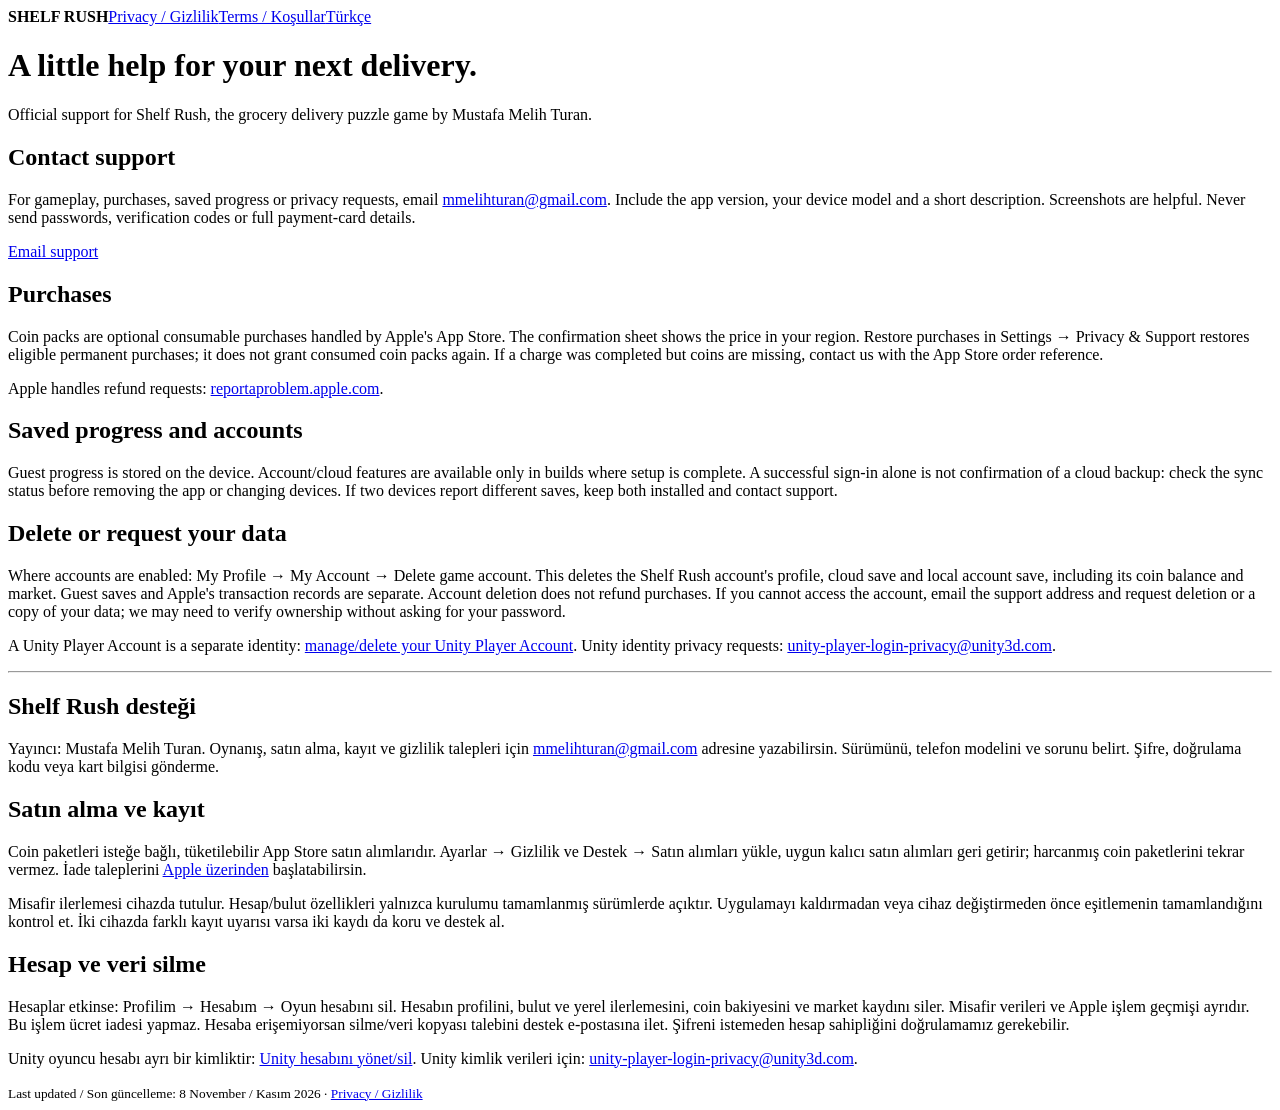
==== index.html @ 5bd6b4c5 "Publish Shelf Rush support and privacy information" ====
<!doctype html><html lang="en"><head><meta charset="utf-8"><meta name="viewport" content="width=device-width,initial-scale=1"><title>Shelf Rush — Support / Destek</title><meta name="description" content="Official Shelf Rush support, purchase help, account deletion and privacy information."><link rel="stylesheet" href="style.css"></head><body><main>
<nav><strong>SHELF RUSH</strong><a href="privacy.html">Privacy / Gizlilik</a><a href="terms.html">Terms / Koşullar</a><a href="#tr">Türkçe</a></nav>
<h1>A little help for your next delivery.</h1><p>Official support for Shelf Rush, the grocery delivery puzzle game by Mustafa Melih Turan.</p>
<div class="card"><h2>Contact support</h2><p>For gameplay, purchases, saved progress or privacy requests, email <a href="mailto:mmelihturan@gmail.com">mmelihturan@gmail.com</a>. Include the app version, your device model and a short description. Screenshots are helpful. Never send passwords, verification codes or full payment-card details.</p><a class="button" href="mailto:mmelihturan@gmail.com?subject=Shelf%20Rush%20Support">Email support</a></div>
<h2>Purchases</h2><p>Coin packs are optional consumable purchases handled by Apple's App Store. The confirmation sheet shows the price in your region. Restore purchases in Settings → Privacy &amp; Support restores eligible permanent purchases; it does not grant consumed coin packs again. If a charge was completed but coins are missing, contact us with the App Store order reference.</p><p>Apple handles refund requests: <a href="https://reportaproblem.apple.com/">reportaproblem.apple.com</a>.</p>
<h2>Saved progress and accounts</h2><p>Guest progress is stored on the device. Account/cloud features are available only in builds where setup is complete. A successful sign-in alone is not confirmation of a cloud backup: check the sync status before removing the app or changing devices. If two devices report different saves, keep both installed and contact support.</p>
<h2>Delete or request your data</h2><p>Where accounts are enabled: My Profile → My Account → Delete game account. This deletes the Shelf Rush account's profile, cloud save and local account save, including its coin balance and market. Guest saves and Apple's transaction records are separate. Account deletion does not refund purchases. If you cannot access the account, email the support address and request deletion or a copy of your data; we may need to verify ownership without asking for your password.</p><p>A Unity Player Account is a separate identity: <a href="https://player-account.unity.com/delete-account">manage/delete your Unity Player Account</a>. Unity identity privacy requests: <a href="mailto:unity-player-login-privacy@unity3d.com">unity-player-login-privacy@unity3d.com</a>.</p>
<hr><section id="tr" lang="tr"><h1>Shelf Rush desteği</h1><p>Yayıncı: Mustafa Melih Turan. Oynanış, satın alma, kayıt ve gizlilik talepleri için <a href="mailto:mmelihturan@gmail.com">mmelihturan@gmail.com</a> adresine yazabilirsin. Sürümünü, telefon modelini ve sorunu belirt. Şifre, doğrulama kodu veya kart bilgisi gönderme.</p>
<h2>Satın alma ve kayıt</h2><p>Coin paketleri isteğe bağlı, tüketilebilir App Store satın alımlarıdır. Ayarlar → Gizlilik ve Destek → Satın alımları yükle, uygun kalıcı satın alımları geri getirir; harcanmış coin paketlerini tekrar vermez. İade taleplerini <a href="https://reportaproblem.apple.com/">Apple üzerinden</a> başlatabilirsin.</p><p>Misafir ilerlemesi cihazda tutulur. Hesap/bulut özellikleri yalnızca kurulumu tamamlanmış sürümlerde açıktır. Uygulamayı kaldırmadan veya cihaz değiştirmeden önce eşitlemenin tamamlandığını kontrol et. İki cihazda farklı kayıt uyarısı varsa iki kaydı da koru ve destek al.</p>
<h2>Hesap ve veri silme</h2><p>Hesaplar etkinse: Profilim → Hesabım → Oyun hesabını sil. Hesabın profilini, bulut ve yerel ilerlemesini, coin bakiyesini ve market kaydını siler. Misafir verileri ve Apple işlem geçmişi ayrıdır. Bu işlem ücret iadesi yapmaz. Hesaba erişemiyorsan silme/veri kopyası talebini destek e-postasına ilet. Şifreni istemeden hesap sahipliğini doğrulamamız gerekebilir.</p><p>Unity oyuncu hesabı ayrı bir kimliktir: <a href="https://player-account.unity.com/delete-account">Unity hesabını yönet/sil</a>. Unity kimlik verileri için: <a href="mailto:unity-player-login-privacy@unity3d.com">unity-player-login-privacy@unity3d.com</a>.</p></section>
<footer><small>Last updated / Son güncelleme: 8 November / Kasım 2026 · <a href="privacy.html">Privacy / Gizlilik</a></small></footer></main></body></html>
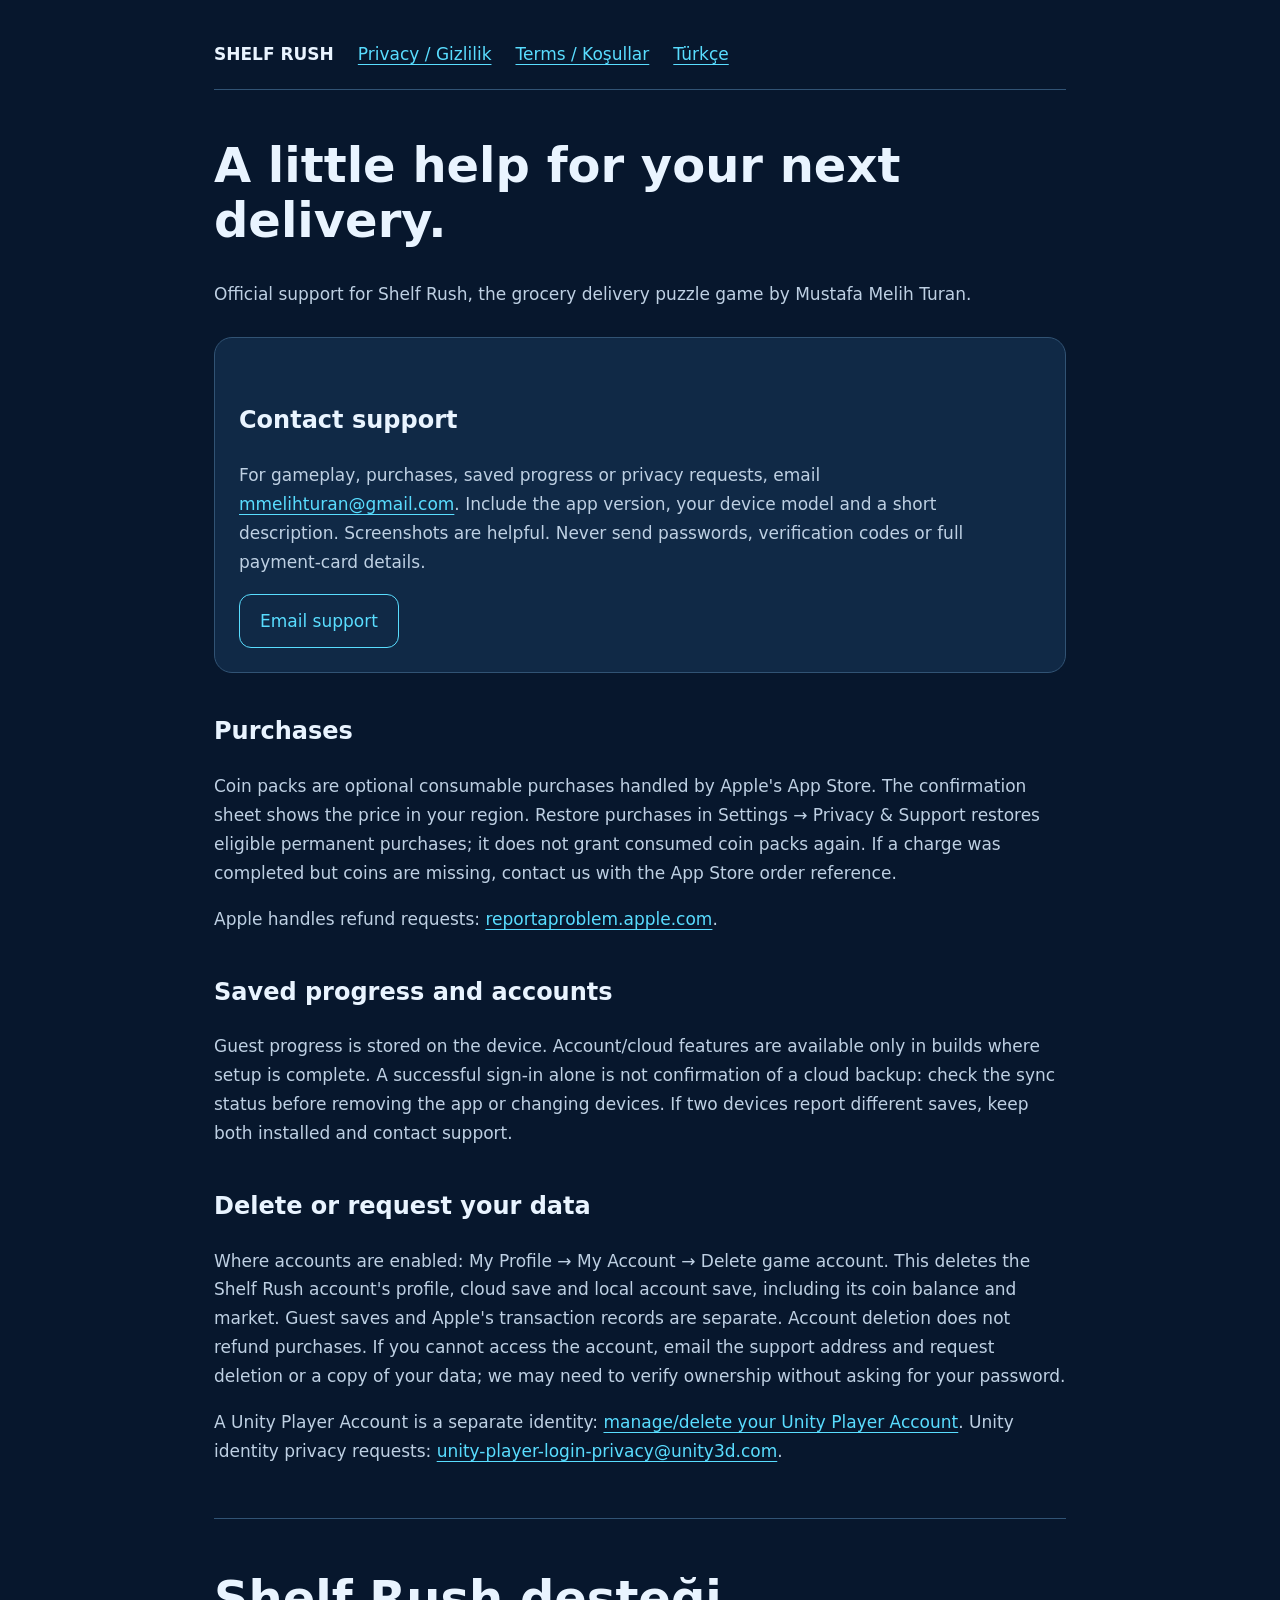
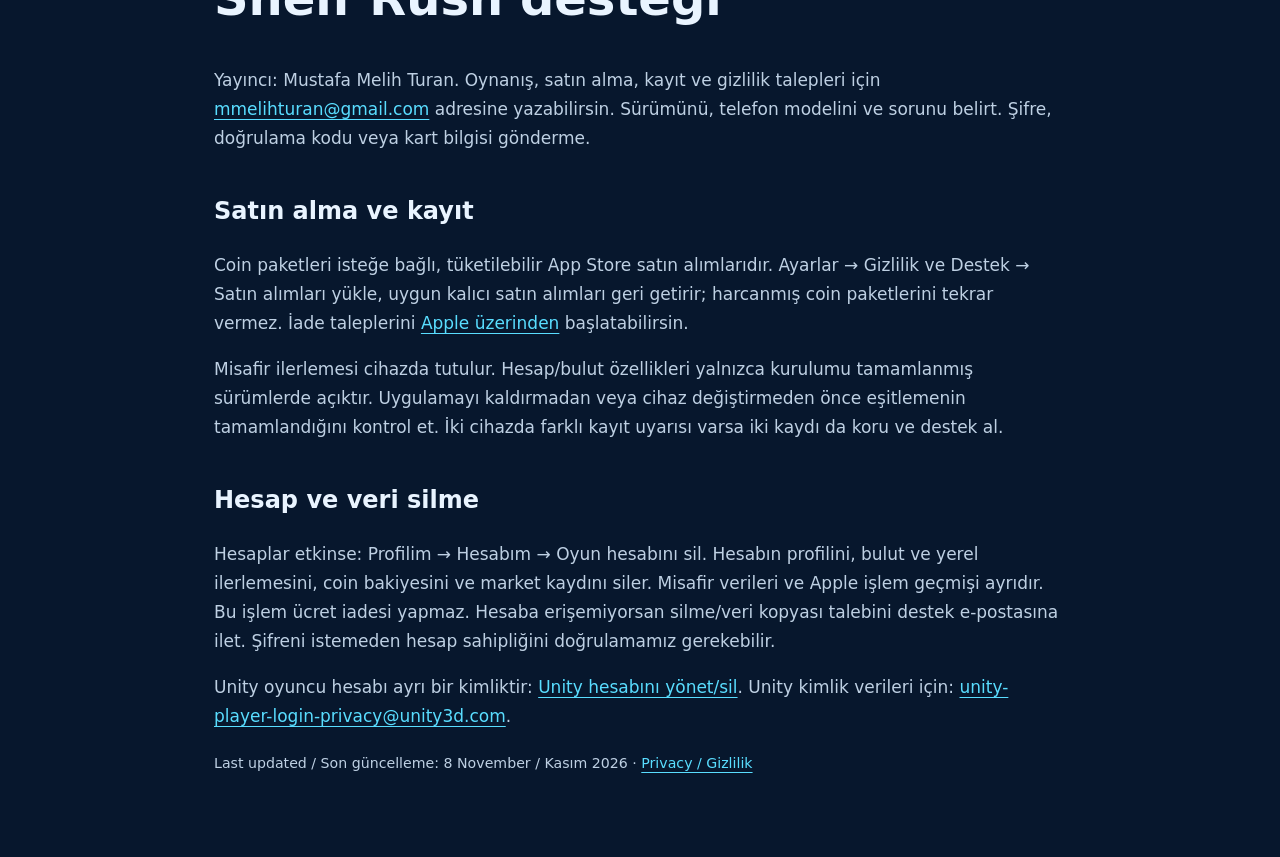
==== commit 5bf13fff: "Publish Shelf Rush support and privacy information" ====
--- a/index.html
+++ b/index.html
@@ -1,11 +1,11 @@
-<!doctype html><html lang="en"><head><meta charset="utf-8"><meta name="viewport" content="width=device-width,initial-scale=1"><title>Shelf Rush — Support / Destek</title><meta name="description" content="Official Shelf Rush support, purchase help, account deletion and privacy information."><link rel="stylesheet" href="style.css"></head><body><main>
-<nav><strong>SHELF RUSH</strong><a href="privacy.html">Privacy / Gizlilik</a><a href="terms.html">Terms / Koşullar</a><a href="#tr">Türkçe</a></nav>
-<h1>A little help for your next delivery.</h1><p>Official support for Shelf Rush, the grocery delivery puzzle game by Mustafa Melih Turan.</p>
-<div class="card"><h2>Contact support</h2><p>For gameplay, purchases, saved progress or privacy requests, email <a href="mailto:mmelihturan@gmail.com">mmelihturan@gmail.com</a>. Include the app version, your device model and a short description. Screenshots are helpful. Never send passwords, verification codes or full payment-card details.</p><a class="button" href="mailto:mmelihturan@gmail.com?subject=Shelf%20Rush%20Support">Email support</a></div>
-<h2>Purchases</h2><p>Coin packs are optional consumable purchases handled by Apple's App Store. The confirmation sheet shows the price in your region. Restore purchases in Settings → Privacy &amp; Support restores eligible permanent purchases; it does not grant consumed coin packs again. If a charge was completed but coins are missing, contact us with the App Store order reference.</p><p>Apple handles refund requests: <a href="https://reportaproblem.apple.com/">reportaproblem.apple.com</a>.</p>
-<h2>Saved progress and accounts</h2><p>Guest progress is stored on the device. Account/cloud features are available only in builds where setup is complete. A successful sign-in alone is not confirmation of a cloud backup: check the sync status before removing the app or changing devices. If two devices report different saves, keep both installed and contact support.</p>
-<h2>Delete or request your data</h2><p>Where accounts are enabled: My Profile → My Account → Delete game account. This deletes the Shelf Rush account's profile, cloud save and local account save, including its coin balance and market. Guest saves and Apple's transaction records are separate. Account deletion does not refund purchases. If you cannot access the account, email the support address and request deletion or a copy of your data; we may need to verify ownership without asking for your password.</p><p>A Unity Player Account is a separate identity: <a href="https://player-account.unity.com/delete-account">manage/delete your Unity Player Account</a>. Unity identity privacy requests: <a href="mailto:unity-player-login-privacy@unity3d.com">unity-player-login-privacy@unity3d.com</a>.</p>
-<hr><section id="tr" lang="tr"><h1>Shelf Rush desteği</h1><p>Yayıncı: Mustafa Melih Turan. Oynanış, satın alma, kayıt ve gizlilik talepleri için <a href="mailto:mmelihturan@gmail.com">mmelihturan@gmail.com</a> adresine yazabilirsin. Sürümünü, telefon modelini ve sorunu belirt. Şifre, doğrulama kodu veya kart bilgisi gönderme.</p>
-<h2>Satın alma ve kayıt</h2><p>Coin paketleri isteğe bağlı, tüketilebilir App Store satın alımlarıdır. Ayarlar → Gizlilik ve Destek → Satın alımları yükle, uygun kalıcı satın alımları geri getirir; harcanmış coin paketlerini tekrar vermez. İade taleplerini <a href="https://reportaproblem.apple.com/">Apple üzerinden</a> başlatabilirsin.</p><p>Misafir ilerlemesi cihazda tutulur. Hesap/bulut özellikleri yalnızca kurulumu tamamlanmış sürümlerde açıktır. Uygulamayı kaldırmadan veya cihaz değiştirmeden önce eşitlemenin tamamlandığını kontrol et. İki cihazda farklı kayıt uyarısı varsa iki kaydı da koru ve destek al.</p>
-<h2>Hesap ve veri silme</h2><p>Hesaplar etkinse: Profilim → Hesabım → Oyun hesabını sil. Hesabın profilini, bulut ve yerel ilerlemesini, coin bakiyesini ve market kaydını siler. Misafir verileri ve Apple işlem geçmişi ayrıdır. Bu işlem ücret iadesi yapmaz. Hesaba erişemiyorsan silme/veri kopyası talebini destek e-postasına ilet. Şifreni istemeden hesap sahipliğini doğrulamamız gerekebilir.</p><p>Unity oyuncu hesabı ayrı bir kimliktir: <a href="https://player-account.unity.com/delete-account">Unity hesabını yönet/sil</a>. Unity kimlik verileri için: <a href="mailto:unity-player-login-privacy@unity3d.com">unity-player-login-privacy@unity3d.com</a>.</p></section>
-<footer><small>Last updated / Son güncelleme: 8 November / Kasım 2026 · <a href="privacy.html">Privacy / Gizlilik</a></small></footer></main></body></html>
+<!doctype html><html lang="en"><head><meta charset="utf-8"><meta name="viewport" content="width=device-width,initial-scale=1"><title>Shelf Rush — Support / Destek</title><meta name="description" content="Official Shelf Rush support, purchase help, account deletion and privacy information."><link rel="stylesheet" href="style.css"></head><body><main>
+<nav><strong>SHELF RUSH</strong><a href="privacy.html">Privacy / Gizlilik</a><a href="terms.html">Terms / Koşullar</a><a href="#tr">Türkçe</a></nav>
+<h1>A little help for your next delivery.</h1><p>Official support for Shelf Rush, the grocery delivery puzzle game by Mustafa Melih Turan.</p>
+<div class="card"><h2>Contact support</h2><p>For gameplay, purchases, saved progress or privacy requests, email <a href="mailto:mmelihturan@gmail.com">mmelihturan@gmail.com</a>. Include the app version, your device model and a short description. Screenshots are helpful. Never send passwords, verification codes or full payment-card details.</p><a class="button" href="mailto:mmelihturan@gmail.com?subject=Shelf%20Rush%20Support">Email support</a></div>
+<h2>Purchases</h2><p>Coin packs are optional consumable purchases handled by Apple's App Store. The confirmation sheet shows the price in your region. Restore purchases in Settings → Privacy &amp; Support restores eligible permanent purchases; it does not grant consumed coin packs again. If a charge was completed but coins are missing, contact us with the App Store order reference.</p><p>Apple handles refund requests: <a href="https://reportaproblem.apple.com/">reportaproblem.apple.com</a>.</p>
+<h2>Saved progress and accounts</h2><p>Guest progress is stored on the device. Account/cloud features are available only in builds where setup is complete. A successful sign-in alone is not confirmation of a cloud backup: check the sync status before removing the app or changing devices. If two devices report different saves, keep both installed and contact support.</p>
+<h2 id="delete-account">Delete or request your data</h2><p>Where accounts are enabled: My Profile → My Account → Delete game account. This deletes the Shelf Rush account's profile, cloud save and local account save, including its coin balance and market. Guest saves and Apple's transaction records are separate. Account deletion does not refund purchases. If you cannot access the account, email the support address and request deletion or a copy of your data; we may need to verify ownership without asking for your password.</p><p>A Unity Player Account is a separate identity: <a href="https://player-account.unity.com/delete-account">manage/delete your Unity Player Account</a>. Unity identity privacy requests: <a href="mailto:unity-player-login-privacy@unity3d.com">unity-player-login-privacy@unity3d.com</a>.</p>
+<hr><section id="tr" lang="tr"><h1>Shelf Rush desteği</h1><p>Yayıncı: Mustafa Melih Turan. Oynanış, satın alma, kayıt ve gizlilik talepleri için <a href="mailto:mmelihturan@gmail.com">mmelihturan@gmail.com</a> adresine yazabilirsin. Sürümünü, telefon modelini ve sorunu belirt. Şifre, doğrulama kodu veya kart bilgisi gönderme.</p>
+<h2>Satın alma ve kayıt</h2><p>Coin paketleri isteğe bağlı, tüketilebilir App Store satın alımlarıdır. Ayarlar → Gizlilik ve Destek → Satın alımları yükle, uygun kalıcı satın alımları geri getirir; harcanmış coin paketlerini tekrar vermez. İade taleplerini <a href="https://reportaproblem.apple.com/">Apple üzerinden</a> başlatabilirsin.</p><p>Misafir ilerlemesi cihazda tutulur. Hesap/bulut özellikleri yalnızca kurulumu tamamlanmış sürümlerde açıktır. Uygulamayı kaldırmadan veya cihaz değiştirmeden önce eşitlemenin tamamlandığını kontrol et. İki cihazda farklı kayıt uyarısı varsa iki kaydı da koru ve destek al.</p>
+<h2>Hesap ve veri silme</h2><p>Hesaplar etkinse: Profilim → Hesabım → Oyun hesabını sil. Hesabın profilini, bulut ve yerel ilerlemesini, coin bakiyesini ve market kaydını siler. Misafir verileri ve Apple işlem geçmişi ayrıdır. Bu işlem ücret iadesi yapmaz. Hesaba erişemiyorsan silme/veri kopyası talebini destek e-postasına ilet. Şifreni istemeden hesap sahipliğini doğrulamamız gerekebilir.</p><p>Unity oyuncu hesabı ayrı bir kimliktir: <a href="https://player-account.unity.com/delete-account">Unity hesabını yönet/sil</a>. Unity kimlik verileri için: <a href="mailto:unity-player-login-privacy@unity3d.com">unity-player-login-privacy@unity3d.com</a>.</p></section>
+<footer><small>Last updated / Son güncelleme: 8 November / Kasım 2026 · <a href="privacy.html">Privacy / Gizlilik</a></small></footer></main></body></html>
--- a/style.css
+++ b/style.css
@@ -0,0 +1 @@
+:root{color-scheme:dark;--bg:#07172d;--panel:#102946;--text:#e9f4ff;--muted:#bed0e3;--cyan:#59ddff}*{box-sizing:border-box}body{margin:0;font:17px/1.7 system-ui,-apple-system,BlinkMacSystemFont,sans-serif;background:var(--bg);color:var(--text)}main{max-width:900px;margin:auto;padding:40px 24px 80px}nav{display:flex;gap:24px;flex-wrap:wrap;border-bottom:1px solid #315374;padding-bottom:20px}a{color:var(--cyan);text-underline-offset:4px}h1{font-size:clamp(32px,6vw,48px);line-height:1.15;margin-top:48px}h2{font-size:24px;margin-top:38px}h3{font-size:19px}p,li{color:var(--muted)}.card{background:var(--panel);padding:24px;border:1px solid #315374;border-radius:18px;margin:28px 0}.button{display:inline-block;padding:12px 20px;border:1px solid var(--cyan);border-radius:12px;text-decoration:none}small{color:var(--muted)}section{scroll-margin-top:24px}hr{border:0;border-top:1px solid #315374;margin:52px 0}strong{color:var(--text)}@media(prefers-reduced-motion:reduce){*{scroll-behavior:auto!important}}
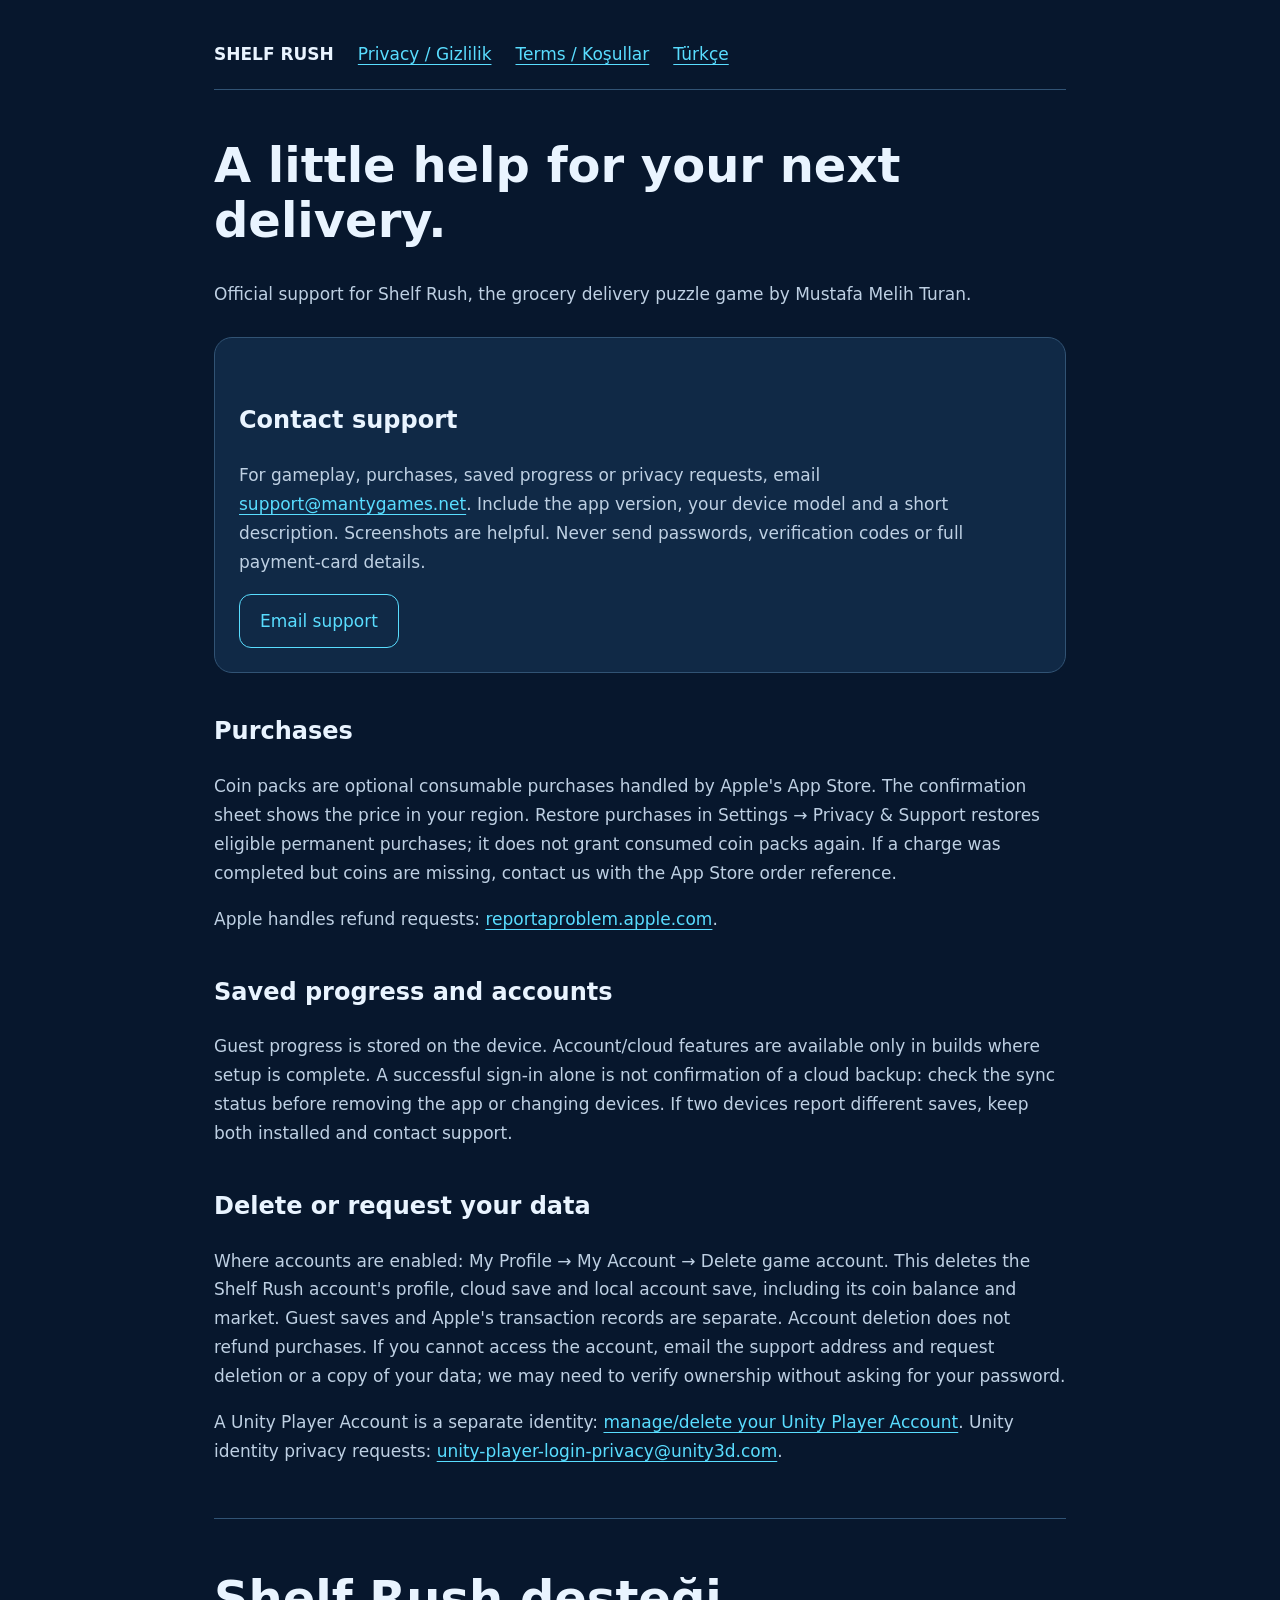
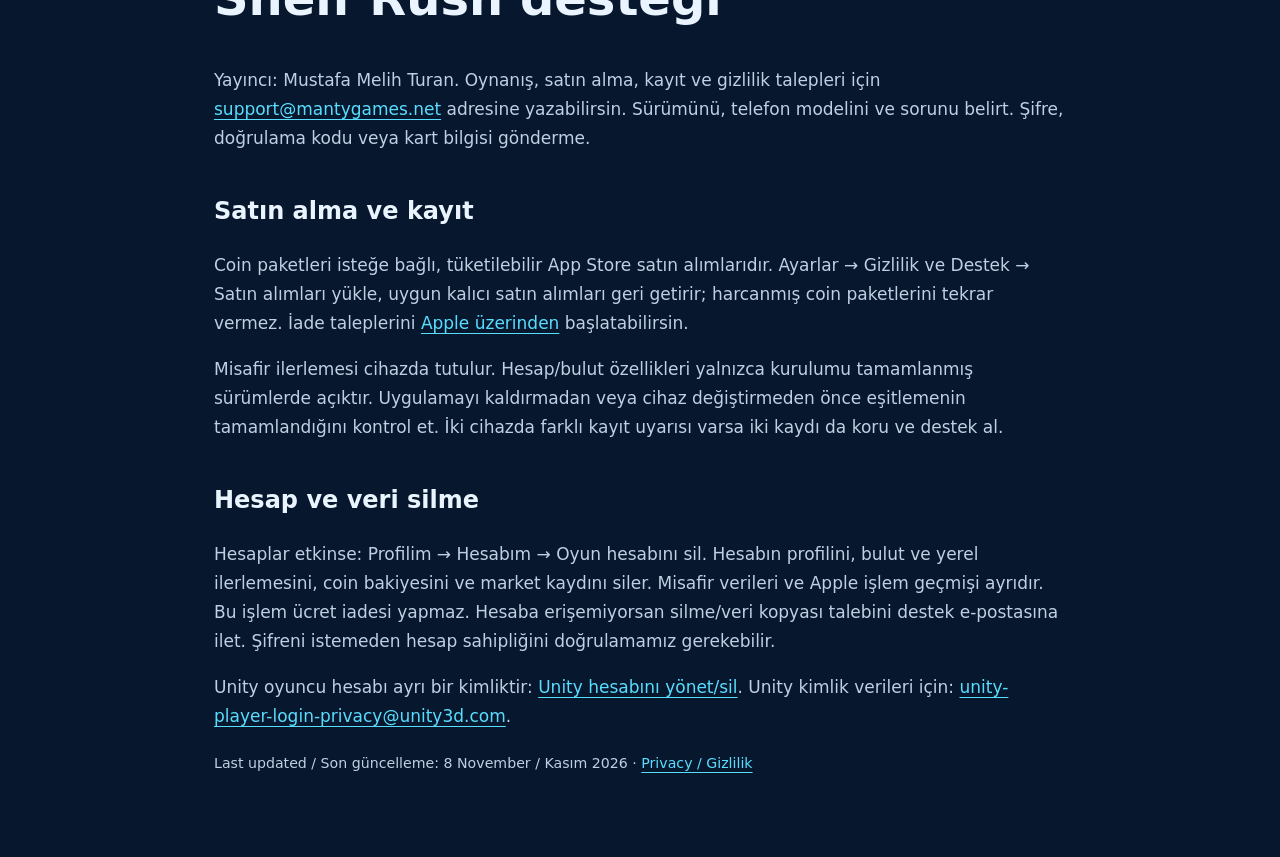
==== commit 470c8bb2: "Publish Shelf Rush support and privacy information" ====
--- a/index.html
+++ b/index.html
@@ -1,11 +1,11 @@
 <!doctype html><html lang="en"><head><meta charset="utf-8"><meta name="viewport" content="width=device-width,initial-scale=1"><title>Shelf Rush — Support / Destek</title><meta name="description" content="Official Shelf Rush support, purchase help, account deletion and privacy information."><link rel="stylesheet" href="style.css"></head><body><main>
 <nav><strong>SHELF RUSH</strong><a href="privacy.html">Privacy / Gizlilik</a><a href="terms.html">Terms / Koşullar</a><a href="#tr">Türkçe</a></nav>
 <h1>A little help for your next delivery.</h1><p>Official support for Shelf Rush, the grocery delivery puzzle game by Mustafa Melih Turan.</p>
-<div class="card"><h2>Contact support</h2><p>For gameplay, purchases, saved progress or privacy requests, email <a href="mailto:mmelihturan@gmail.com">mmelihturan@gmail.com</a>. Include the app version, your device model and a short description. Screenshots are helpful. Never send passwords, verification codes or full payment-card details.</p><a class="button" href="mailto:mmelihturan@gmail.com?subject=Shelf%20Rush%20Support">Email support</a></div>
+<div class="card"><h2>Contact support</h2><p>For gameplay, purchases, saved progress or privacy requests, email <a href="mailto:support@mantygames.net">support@mantygames.net</a>. Include the app version, your device model and a short description. Screenshots are helpful. Never send passwords, verification codes or full payment-card details.</p><a class="button" href="mailto:support@mantygames.net?subject=Shelf%20Rush%20Support">Email support</a></div>
 <h2>Purchases</h2><p>Coin packs are optional consumable purchases handled by Apple's App Store. The confirmation sheet shows the price in your region. Restore purchases in Settings → Privacy &amp; Support restores eligible permanent purchases; it does not grant consumed coin packs again. If a charge was completed but coins are missing, contact us with the App Store order reference.</p><p>Apple handles refund requests: <a href="https://reportaproblem.apple.com/">reportaproblem.apple.com</a>.</p>
 <h2>Saved progress and accounts</h2><p>Guest progress is stored on the device. Account/cloud features are available only in builds where setup is complete. A successful sign-in alone is not confirmation of a cloud backup: check the sync status before removing the app or changing devices. If two devices report different saves, keep both installed and contact support.</p>
 <h2 id="delete-account">Delete or request your data</h2><p>Where accounts are enabled: My Profile → My Account → Delete game account. This deletes the Shelf Rush account's profile, cloud save and local account save, including its coin balance and market. Guest saves and Apple's transaction records are separate. Account deletion does not refund purchases. If you cannot access the account, email the support address and request deletion or a copy of your data; we may need to verify ownership without asking for your password.</p><p>A Unity Player Account is a separate identity: <a href="https://player-account.unity.com/delete-account">manage/delete your Unity Player Account</a>. Unity identity privacy requests: <a href="mailto:unity-player-login-privacy@unity3d.com">unity-player-login-privacy@unity3d.com</a>.</p>
-<hr><section id="tr" lang="tr"><h1>Shelf Rush desteği</h1><p>Yayıncı: Mustafa Melih Turan. Oynanış, satın alma, kayıt ve gizlilik talepleri için <a href="mailto:mmelihturan@gmail.com">mmelihturan@gmail.com</a> adresine yazabilirsin. Sürümünü, telefon modelini ve sorunu belirt. Şifre, doğrulama kodu veya kart bilgisi gönderme.</p>
+<hr><section id="tr" lang="tr"><h1>Shelf Rush desteği</h1><p>Yayıncı: Mustafa Melih Turan. Oynanış, satın alma, kayıt ve gizlilik talepleri için <a href="mailto:support@mantygames.net">support@mantygames.net</a> adresine yazabilirsin. Sürümünü, telefon modelini ve sorunu belirt. Şifre, doğrulama kodu veya kart bilgisi gönderme.</p>
 <h2>Satın alma ve kayıt</h2><p>Coin paketleri isteğe bağlı, tüketilebilir App Store satın alımlarıdır. Ayarlar → Gizlilik ve Destek → Satın alımları yükle, uygun kalıcı satın alımları geri getirir; harcanmış coin paketlerini tekrar vermez. İade taleplerini <a href="https://reportaproblem.apple.com/">Apple üzerinden</a> başlatabilirsin.</p><p>Misafir ilerlemesi cihazda tutulur. Hesap/bulut özellikleri yalnızca kurulumu tamamlanmış sürümlerde açıktır. Uygulamayı kaldırmadan veya cihaz değiştirmeden önce eşitlemenin tamamlandığını kontrol et. İki cihazda farklı kayıt uyarısı varsa iki kaydı da koru ve destek al.</p>
 <h2>Hesap ve veri silme</h2><p>Hesaplar etkinse: Profilim → Hesabım → Oyun hesabını sil. Hesabın profilini, bulut ve yerel ilerlemesini, coin bakiyesini ve market kaydını siler. Misafir verileri ve Apple işlem geçmişi ayrıdır. Bu işlem ücret iadesi yapmaz. Hesaba erişemiyorsan silme/veri kopyası talebini destek e-postasına ilet. Şifreni istemeden hesap sahipliğini doğrulamamız gerekebilir.</p><p>Unity oyuncu hesabı ayrı bir kimliktir: <a href="https://player-account.unity.com/delete-account">Unity hesabını yönet/sil</a>. Unity kimlik verileri için: <a href="mailto:unity-player-login-privacy@unity3d.com">unity-player-login-privacy@unity3d.com</a>.</p></section>
 <footer><small>Last updated / Son güncelleme: 8 November / Kasım 2026 · <a href="privacy.html">Privacy / Gizlilik</a></small></footer></main></body></html>
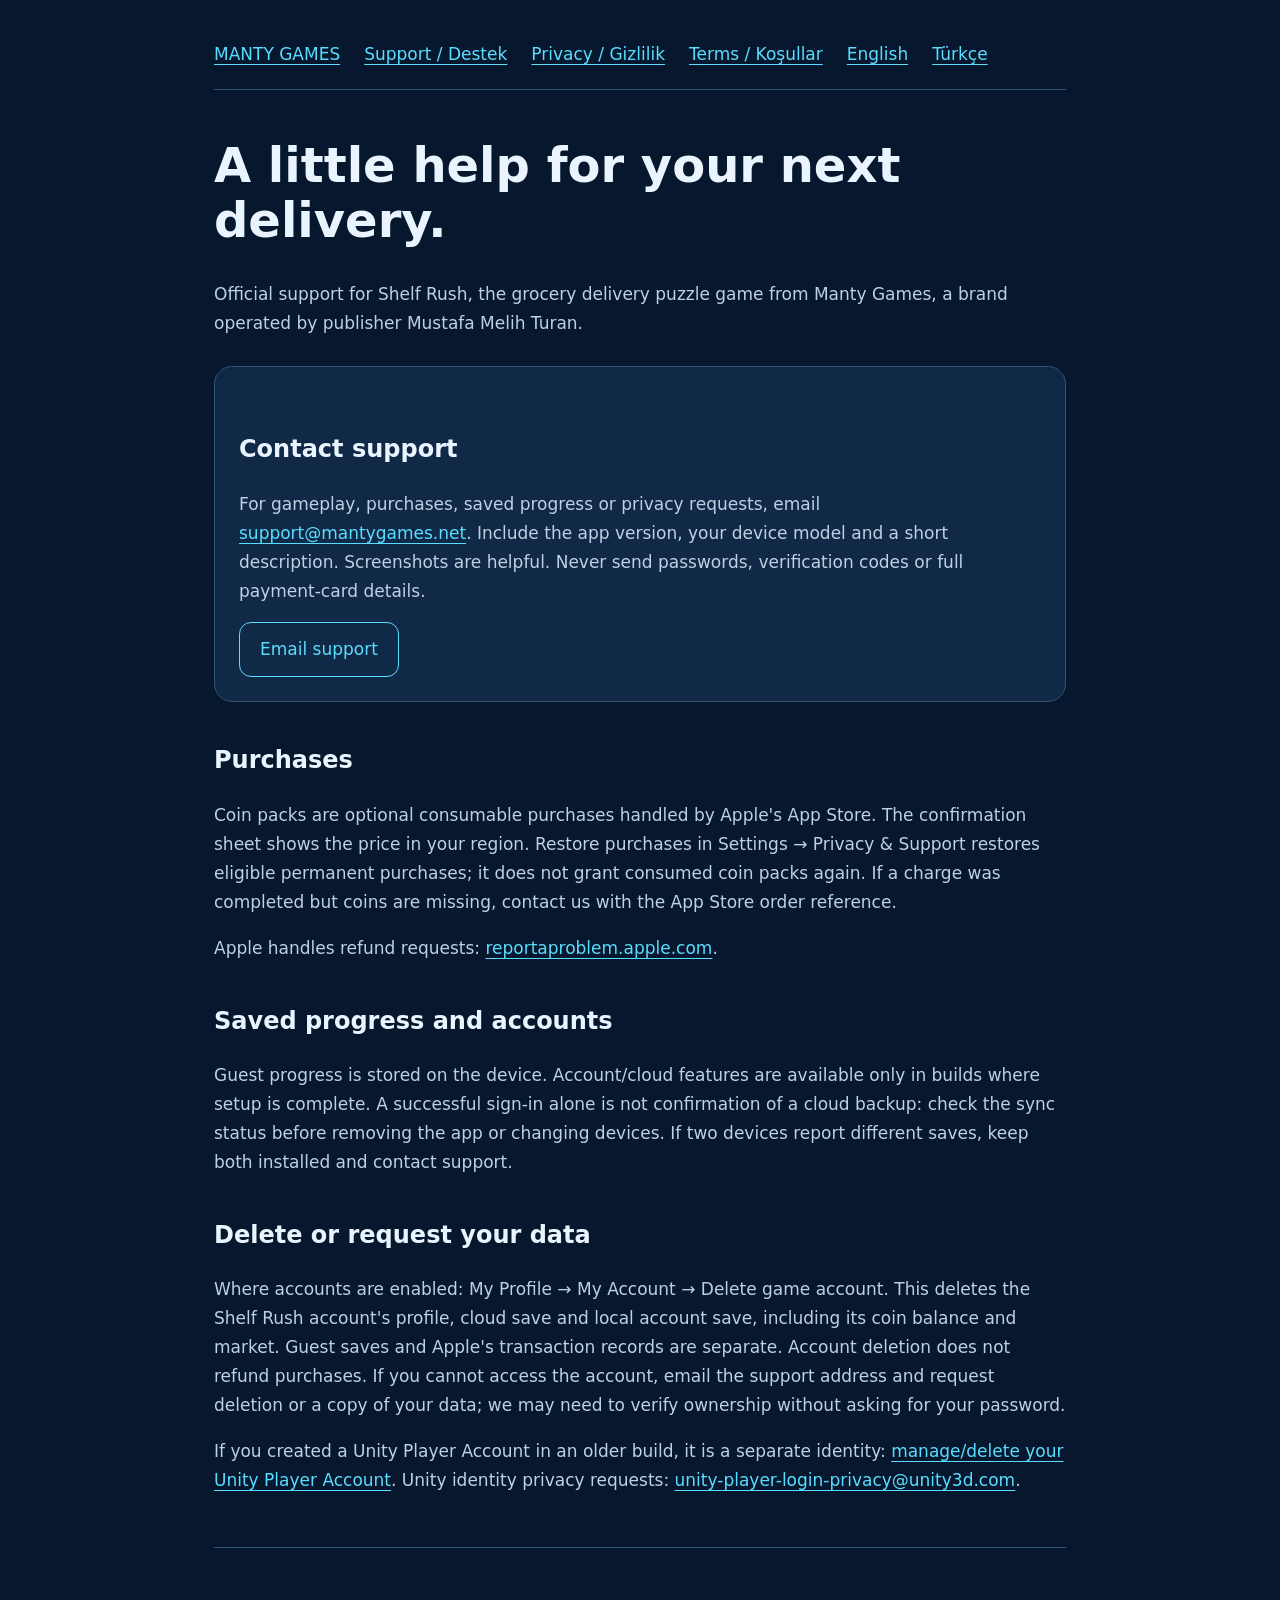
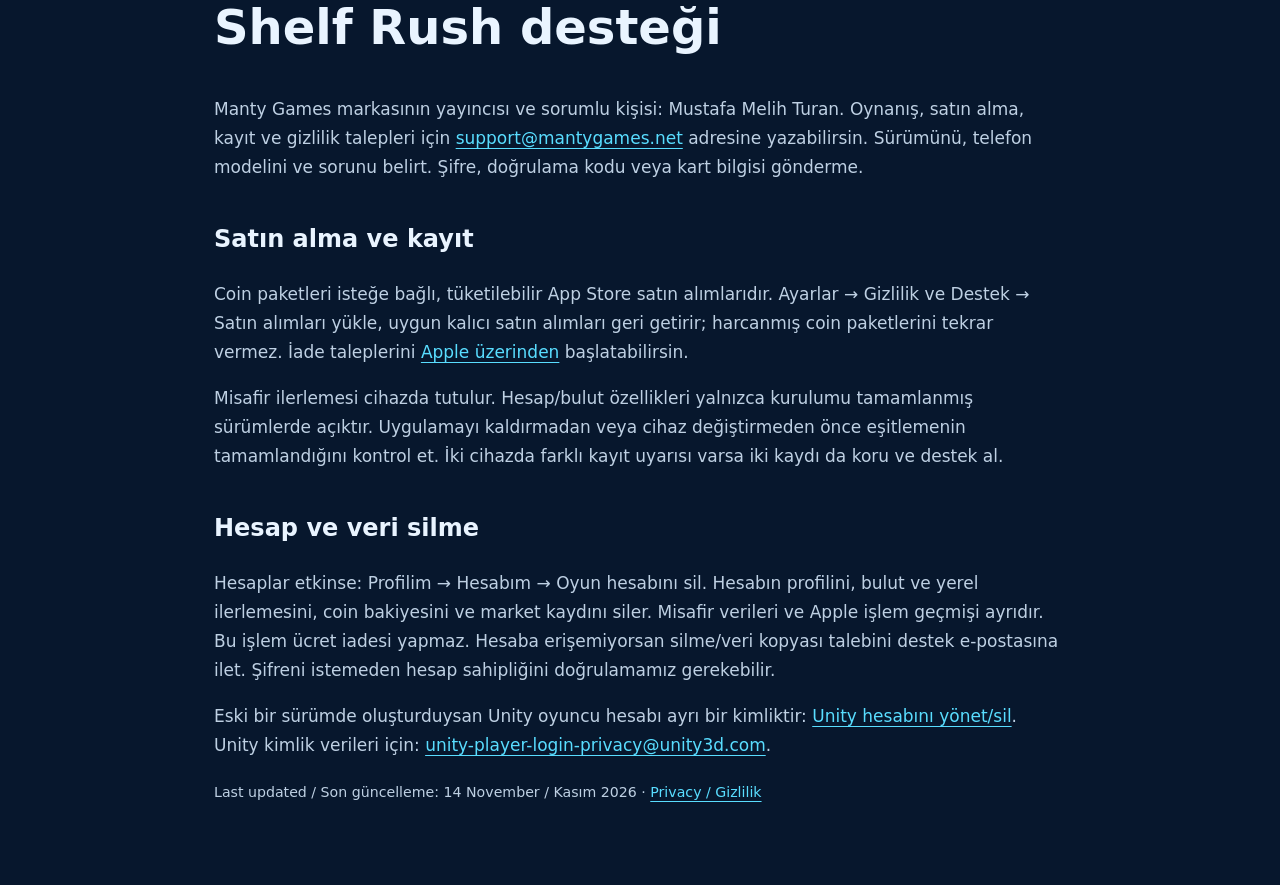
==== commit 13affac3: "Publish Shelf Rush support and privacy information" ====
--- a/index.html
+++ b/index.html
@@ -1,11 +1,11 @@
-<!doctype html><html lang="en"><head><meta charset="utf-8"><meta name="viewport" content="width=device-width,initial-scale=1"><title>Shelf Rush — Support / Destek</title><meta name="description" content="Official Shelf Rush support, purchase help, account deletion and privacy information."><link rel="stylesheet" href="style.css"></head><body><main>
-<nav><strong>SHELF RUSH</strong><a href="privacy.html">Privacy / Gizlilik</a><a href="terms.html">Terms / Koşullar</a><a href="#tr">Türkçe</a></nav>
-<h1>A little help for your next delivery.</h1><p>Official support for Shelf Rush, the grocery delivery puzzle game by Mustafa Melih Turan.</p>
+<!doctype html><html lang="en"><head><meta charset="utf-8"><meta name="viewport" content="width=device-width,initial-scale=1"><title>Manty Games — Support / Destek</title><meta name="description" content="Official Shelf Rush support, purchase help, account deletion and privacy information."><link rel="stylesheet" href="style.css"><link rel="canonical" href="https://mantygames.net/support.html"><meta name="referrer" content="no-referrer"><meta http-equiv="Content-Security-Policy" content="default-src 'none'; style-src 'self'; img-src 'self' data:; base-uri 'none'; form-action 'none'; object-src 'none'"></head><body><main id="en">
+<nav aria-label="Legal navigation"><a class="brand" href="https://mantygames.net/">MANTY GAMES</a><a href="https://mantygames.net/support.html">Support / Destek</a><a href="privacy.html">Privacy / Gizlilik</a><a href="terms.html">Terms / Koşullar</a><a href="#en" lang="en">English</a><a href="#tr" lang="tr">Türkçe</a></nav>
+<h1>A little help for your next delivery.</h1><p>Official support for Shelf Rush, the grocery delivery puzzle game from Manty Games, a brand operated by publisher Mustafa Melih Turan.</p>
 <div class="card"><h2>Contact support</h2><p>For gameplay, purchases, saved progress or privacy requests, email <a href="mailto:support@mantygames.net">support@mantygames.net</a>. Include the app version, your device model and a short description. Screenshots are helpful. Never send passwords, verification codes or full payment-card details.</p><a class="button" href="mailto:support@mantygames.net?subject=Shelf%20Rush%20Support">Email support</a></div>
 <h2>Purchases</h2><p>Coin packs are optional consumable purchases handled by Apple's App Store. The confirmation sheet shows the price in your region. Restore purchases in Settings → Privacy &amp; Support restores eligible permanent purchases; it does not grant consumed coin packs again. If a charge was completed but coins are missing, contact us with the App Store order reference.</p><p>Apple handles refund requests: <a href="https://reportaproblem.apple.com/">reportaproblem.apple.com</a>.</p>
 <h2>Saved progress and accounts</h2><p>Guest progress is stored on the device. Account/cloud features are available only in builds where setup is complete. A successful sign-in alone is not confirmation of a cloud backup: check the sync status before removing the app or changing devices. If two devices report different saves, keep both installed and contact support.</p>
-<h2 id="delete-account">Delete or request your data</h2><p>Where accounts are enabled: My Profile → My Account → Delete game account. This deletes the Shelf Rush account's profile, cloud save and local account save, including its coin balance and market. Guest saves and Apple's transaction records are separate. Account deletion does not refund purchases. If you cannot access the account, email the support address and request deletion or a copy of your data; we may need to verify ownership without asking for your password.</p><p>A Unity Player Account is a separate identity: <a href="https://player-account.unity.com/delete-account">manage/delete your Unity Player Account</a>. Unity identity privacy requests: <a href="mailto:unity-player-login-privacy@unity3d.com">unity-player-login-privacy@unity3d.com</a>.</p>
-<hr><section id="tr" lang="tr"><h1>Shelf Rush desteği</h1><p>Yayıncı: Mustafa Melih Turan. Oynanış, satın alma, kayıt ve gizlilik talepleri için <a href="mailto:support@mantygames.net">support@mantygames.net</a> adresine yazabilirsin. Sürümünü, telefon modelini ve sorunu belirt. Şifre, doğrulama kodu veya kart bilgisi gönderme.</p>
+<h2 id="delete-account">Delete or request your data</h2><p>Where accounts are enabled: My Profile → My Account → Delete game account. This deletes the Shelf Rush account's profile, cloud save and local account save, including its coin balance and market. Guest saves and Apple's transaction records are separate. Account deletion does not refund purchases. If you cannot access the account, email the support address and request deletion or a copy of your data; we may need to verify ownership without asking for your password.</p><p>If you created a Unity Player Account in an older build, it is a separate identity: <a href="https://player-account.unity.com/delete-account">manage/delete your Unity Player Account</a>. Unity identity privacy requests: <a href="mailto:unity-player-login-privacy@unity3d.com">unity-player-login-privacy@unity3d.com</a>.</p>
+<hr><section id="tr" lang="tr"><h1>Shelf Rush desteği</h1><p>Manty Games markasının yayıncısı ve sorumlu kişisi: Mustafa Melih Turan. Oynanış, satın alma, kayıt ve gizlilik talepleri için <a href="mailto:support@mantygames.net">support@mantygames.net</a> adresine yazabilirsin. Sürümünü, telefon modelini ve sorunu belirt. Şifre, doğrulama kodu veya kart bilgisi gönderme.</p>
 <h2>Satın alma ve kayıt</h2><p>Coin paketleri isteğe bağlı, tüketilebilir App Store satın alımlarıdır. Ayarlar → Gizlilik ve Destek → Satın alımları yükle, uygun kalıcı satın alımları geri getirir; harcanmış coin paketlerini tekrar vermez. İade taleplerini <a href="https://reportaproblem.apple.com/">Apple üzerinden</a> başlatabilirsin.</p><p>Misafir ilerlemesi cihazda tutulur. Hesap/bulut özellikleri yalnızca kurulumu tamamlanmış sürümlerde açıktır. Uygulamayı kaldırmadan veya cihaz değiştirmeden önce eşitlemenin tamamlandığını kontrol et. İki cihazda farklı kayıt uyarısı varsa iki kaydı da koru ve destek al.</p>
-<h2>Hesap ve veri silme</h2><p>Hesaplar etkinse: Profilim → Hesabım → Oyun hesabını sil. Hesabın profilini, bulut ve yerel ilerlemesini, coin bakiyesini ve market kaydını siler. Misafir verileri ve Apple işlem geçmişi ayrıdır. Bu işlem ücret iadesi yapmaz. Hesaba erişemiyorsan silme/veri kopyası talebini destek e-postasına ilet. Şifreni istemeden hesap sahipliğini doğrulamamız gerekebilir.</p><p>Unity oyuncu hesabı ayrı bir kimliktir: <a href="https://player-account.unity.com/delete-account">Unity hesabını yönet/sil</a>. Unity kimlik verileri için: <a href="mailto:unity-player-login-privacy@unity3d.com">unity-player-login-privacy@unity3d.com</a>.</p></section>
-<footer><small>Last updated / Son güncelleme: 8 November / Kasım 2026 · <a href="privacy.html">Privacy / Gizlilik</a></small></footer></main></body></html>
+<h2>Hesap ve veri silme</h2><p>Hesaplar etkinse: Profilim → Hesabım → Oyun hesabını sil. Hesabın profilini, bulut ve yerel ilerlemesini, coin bakiyesini ve market kaydını siler. Misafir verileri ve Apple işlem geçmişi ayrıdır. Bu işlem ücret iadesi yapmaz. Hesaba erişemiyorsan silme/veri kopyası talebini destek e-postasına ilet. Şifreni istemeden hesap sahipliğini doğrulamamız gerekebilir.</p><p>Eski bir sürümde oluşturduysan Unity oyuncu hesabı ayrı bir kimliktir: <a href="https://player-account.unity.com/delete-account">Unity hesabını yönet/sil</a>. Unity kimlik verileri için: <a href="mailto:unity-player-login-privacy@unity3d.com">unity-player-login-privacy@unity3d.com</a>.</p></section>
+<footer><small>Last updated / Son güncelleme: 14 November / Kasım 2026 · <a href="privacy.html">Privacy / Gizlilik</a></small></footer></main></body></html>
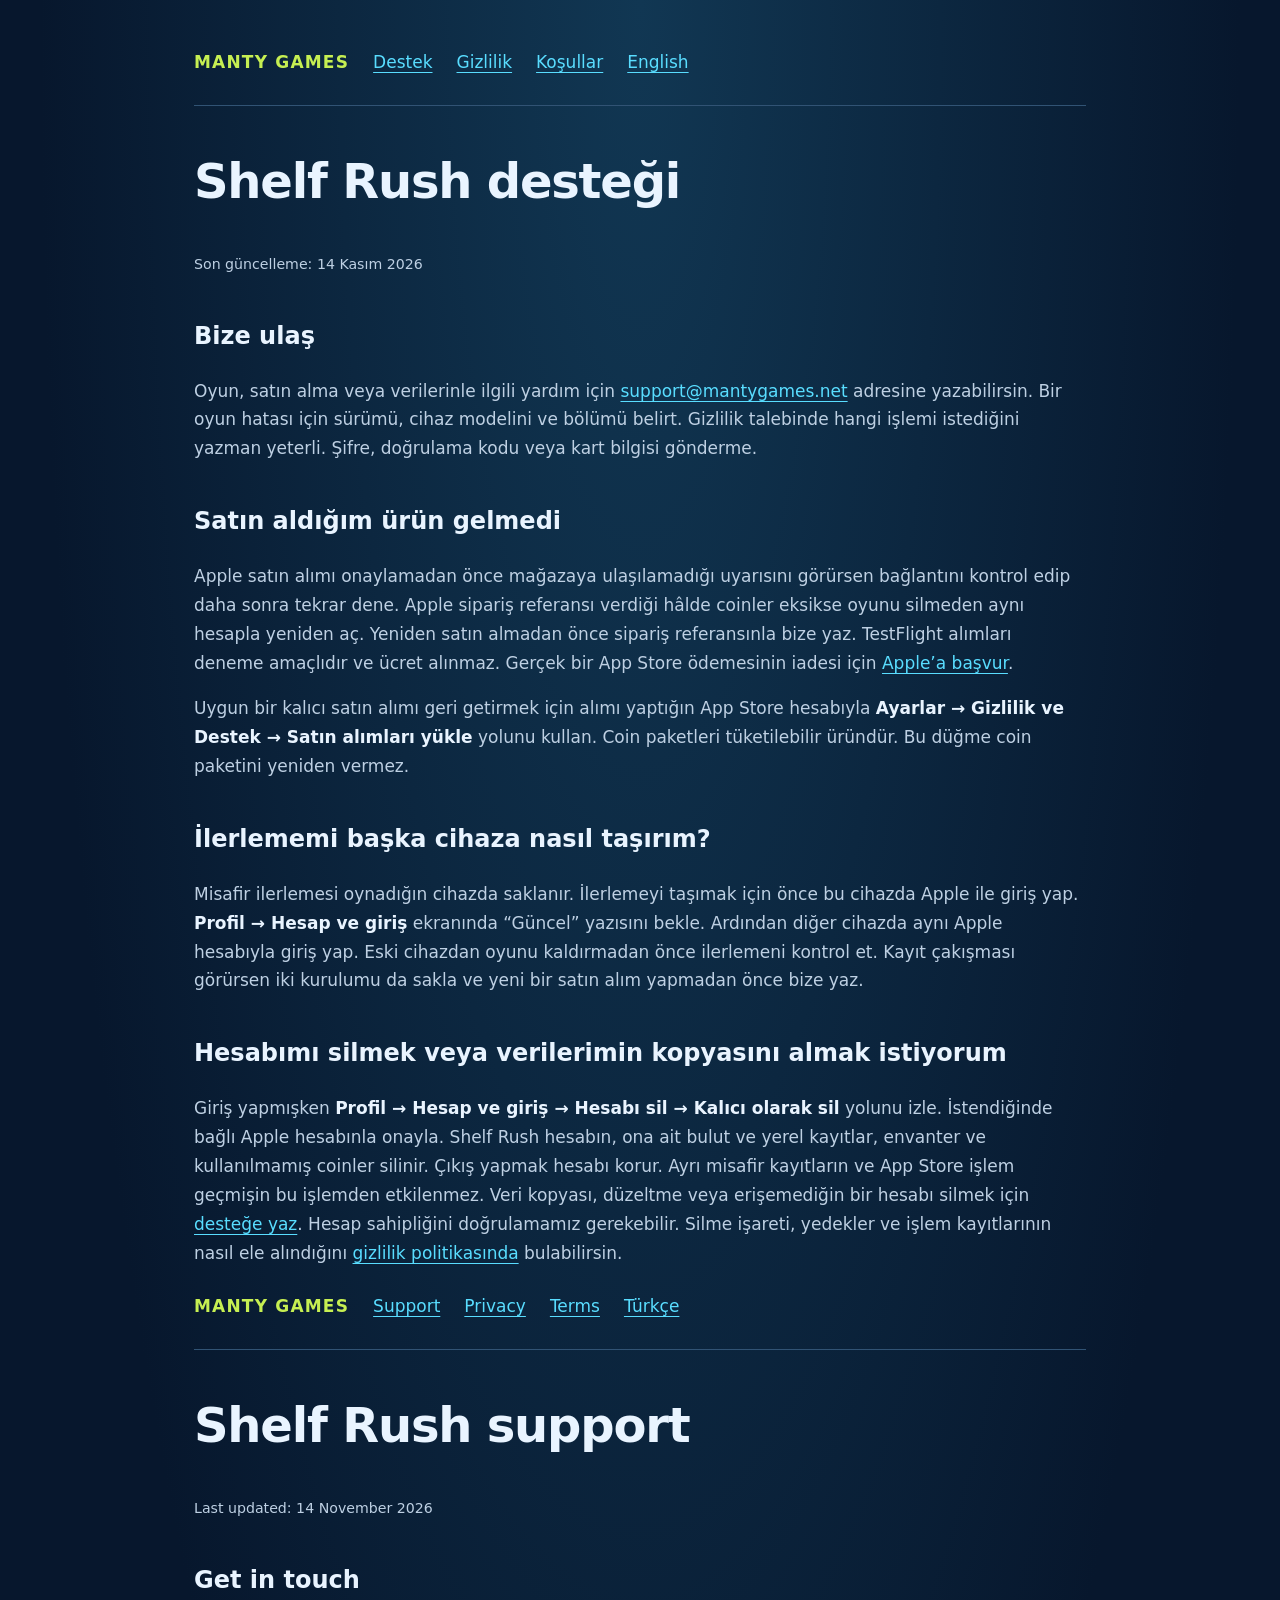
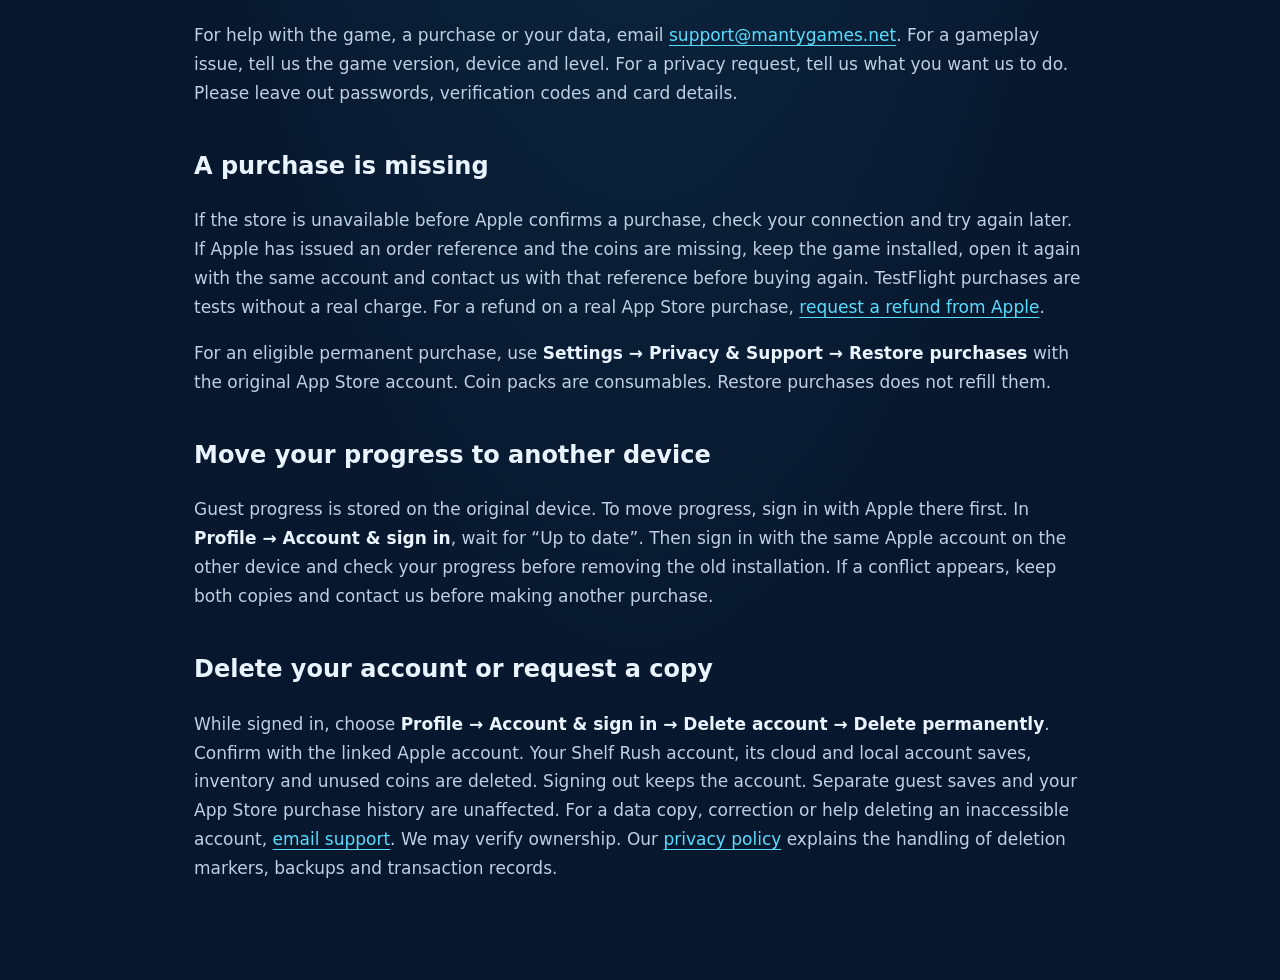
==== commit bcd48a26: "Publish Shelf Rush support and privacy information" ====
--- a/index.html
+++ b/index.html
@@ -1,11 +1,32 @@
-<!doctype html><html lang="en"><head><meta charset="utf-8"><meta name="viewport" content="width=device-width,initial-scale=1"><title>Manty Games — Support / Destek</title><meta name="description" content="Official Shelf Rush support, purchase help, account deletion and privacy information."><link rel="stylesheet" href="style.css"><link rel="canonical" href="https://mantygames.net/support.html"><meta name="referrer" content="no-referrer"><meta http-equiv="Content-Security-Policy" content="default-src 'none'; style-src 'self'; img-src 'self' data:; base-uri 'none'; form-action 'none'; object-src 'none'"></head><body><main id="en">
-<nav aria-label="Legal navigation"><a class="brand" href="https://mantygames.net/">MANTY GAMES</a><a href="https://mantygames.net/support.html">Support / Destek</a><a href="privacy.html">Privacy / Gizlilik</a><a href="terms.html">Terms / Koşullar</a><a href="#en" lang="en">English</a><a href="#tr" lang="tr">Türkçe</a></nav>
-<h1>A little help for your next delivery.</h1><p>Official support for Shelf Rush, the grocery delivery puzzle game from Manty Games, a brand operated by publisher Mustafa Melih Turan.</p>
-<div class="card"><h2>Contact support</h2><p>For gameplay, purchases, saved progress or privacy requests, email <a href="mailto:support@mantygames.net">support@mantygames.net</a>. Include the app version, your device model and a short description. Screenshots are helpful. Never send passwords, verification codes or full payment-card details.</p><a class="button" href="mailto:support@mantygames.net?subject=Shelf%20Rush%20Support">Email support</a></div>
-<h2>Purchases</h2><p>Coin packs are optional consumable purchases handled by Apple's App Store. The confirmation sheet shows the price in your region. Restore purchases in Settings → Privacy &amp; Support restores eligible permanent purchases; it does not grant consumed coin packs again. If a charge was completed but coins are missing, contact us with the App Store order reference.</p><p>Apple handles refund requests: <a href="https://reportaproblem.apple.com/">reportaproblem.apple.com</a>.</p>
-<h2>Saved progress and accounts</h2><p>Guest progress is stored on the device. Account/cloud features are available only in builds where setup is complete. A successful sign-in alone is not confirmation of a cloud backup: check the sync status before removing the app or changing devices. If two devices report different saves, keep both installed and contact support.</p>
-<h2 id="delete-account">Delete or request your data</h2><p>Where accounts are enabled: My Profile → My Account → Delete game account. This deletes the Shelf Rush account's profile, cloud save and local account save, including its coin balance and market. Guest saves and Apple's transaction records are separate. Account deletion does not refund purchases. If you cannot access the account, email the support address and request deletion or a copy of your data; we may need to verify ownership without asking for your password.</p><p>If you created a Unity Player Account in an older build, it is a separate identity: <a href="https://player-account.unity.com/delete-account">manage/delete your Unity Player Account</a>. Unity identity privacy requests: <a href="mailto:unity-player-login-privacy@unity3d.com">unity-player-login-privacy@unity3d.com</a>.</p>
-<hr><section id="tr" lang="tr"><h1>Shelf Rush desteği</h1><p>Manty Games markasının yayıncısı ve sorumlu kişisi: Mustafa Melih Turan. Oynanış, satın alma, kayıt ve gizlilik talepleri için <a href="mailto:support@mantygames.net">support@mantygames.net</a> adresine yazabilirsin. Sürümünü, telefon modelini ve sorunu belirt. Şifre, doğrulama kodu veya kart bilgisi gönderme.</p>
-<h2>Satın alma ve kayıt</h2><p>Coin paketleri isteğe bağlı, tüketilebilir App Store satın alımlarıdır. Ayarlar → Gizlilik ve Destek → Satın alımları yükle, uygun kalıcı satın alımları geri getirir; harcanmış coin paketlerini tekrar vermez. İade taleplerini <a href="https://reportaproblem.apple.com/">Apple üzerinden</a> başlatabilirsin.</p><p>Misafir ilerlemesi cihazda tutulur. Hesap/bulut özellikleri yalnızca kurulumu tamamlanmış sürümlerde açıktır. Uygulamayı kaldırmadan veya cihaz değiştirmeden önce eşitlemenin tamamlandığını kontrol et. İki cihazda farklı kayıt uyarısı varsa iki kaydı da koru ve destek al.</p>
-<h2>Hesap ve veri silme</h2><p>Hesaplar etkinse: Profilim → Hesabım → Oyun hesabını sil. Hesabın profilini, bulut ve yerel ilerlemesini, coin bakiyesini ve market kaydını siler. Misafir verileri ve Apple işlem geçmişi ayrıdır. Bu işlem ücret iadesi yapmaz. Hesaba erişemiyorsan silme/veri kopyası talebini destek e-postasına ilet. Şifreni istemeden hesap sahipliğini doğrulamamız gerekebilir.</p><p>Eski bir sürümde oluşturduysan Unity oyuncu hesabı ayrı bir kimliktir: <a href="https://player-account.unity.com/delete-account">Unity hesabını yönet/sil</a>. Unity kimlik verileri için: <a href="mailto:unity-player-login-privacy@unity3d.com">unity-player-login-privacy@unity3d.com</a>.</p></section>
-<footer><small>Last updated / Son güncelleme: 14 November / Kasım 2026 · <a href="privacy.html">Privacy / Gizlilik</a></small></footer></main></body></html>
+<!doctype html>
+<html lang="en"><head><meta charset="utf-8"><meta name="viewport" content="width=device-width,initial-scale=1"><title>Manty Games — Support / Destek</title><link rel="stylesheet" href="style.css"><link rel="canonical" href="https://mantygames.net/support.html"><meta name="referrer" content="no-referrer"><meta http-equiv="Content-Security-Policy" content="default-src 'none'; style-src 'self'; img-src 'self' data:; base-uri 'none'; form-action 'none'; object-src 'none'"></head>
+<body><main>
+<section id="tr" lang="tr">
+<nav aria-label="Gezinme"><a class="brand" href="https://mantygames.net/">MANTY GAMES</a><a href="https://mantygames.net/support.html#tr">Destek</a><a href="privacy.html#tr">Gizlilik</a><a href="terms.html#tr">Koşullar</a><a href="#en" lang="en">English</a></nav>
+<h1>Shelf Rush desteği</h1>
+<p><small>Son güncelleme: 14 Kasım 2026</small></p>
+<h2>Bize ulaş</h2>
+<p>Oyun, satın alma veya verilerinle ilgili yardım için <a href="mailto:support@mantygames.net">support@mantygames.net</a> adresine yazabilirsin. Bir oyun hatası için sürümü, cihaz modelini ve bölümü belirt. Gizlilik talebinde hangi işlemi istediğini yazman yeterli. Şifre, doğrulama kodu veya kart bilgisi gönderme.</p>
+<h2>Satın aldığım ürün gelmedi</h2>
+<p>Apple satın alımı onaylamadan önce mağazaya ulaşılamadığı uyarısını görürsen bağlantını kontrol edip daha sonra tekrar dene. Apple sipariş referansı verdiği hâlde coinler eksikse oyunu silmeden aynı hesapla yeniden aç. Yeniden satın almadan önce sipariş referansınla bize yaz. TestFlight alımları deneme amaçlıdır ve ücret alınmaz. Gerçek bir App Store ödemesinin iadesi için <a href="https://reportaproblem.apple.com/">Apple’a başvur</a>.</p>
+<p>Uygun bir kalıcı satın alımı geri getirmek için alımı yaptığın App Store hesabıyla <strong>Ayarlar → Gizlilik ve Destek → Satın alımları yükle</strong> yolunu kullan. Coin paketleri tüketilebilir üründür. Bu düğme coin paketini yeniden vermez.</p>
+<h2>İlerlememi başka cihaza nasıl taşırım?</h2>
+<p>Misafir ilerlemesi oynadığın cihazda saklanır. İlerlemeyi taşımak için önce bu cihazda Apple ile giriş yap. <strong>Profil → Hesap ve giriş</strong> ekranında “Güncel” yazısını bekle. Ardından diğer cihazda aynı Apple hesabıyla giriş yap. Eski cihazdan oyunu kaldırmadan önce ilerlemeni kontrol et. Kayıt çakışması görürsen iki kurulumu da sakla ve yeni bir satın alım yapmadan önce bize yaz.</p>
+<h2>Hesabımı silmek veya verilerimin kopyasını almak istiyorum</h2>
+<p>Giriş yapmışken <strong>Profil → Hesap ve giriş → Hesabı sil → Kalıcı olarak sil</strong> yolunu izle. İstendiğinde bağlı Apple hesabınla onayla. Shelf Rush hesabın, ona ait bulut ve yerel kayıtlar, envanter ve kullanılmamış coinler silinir. Çıkış yapmak hesabı korur. Ayrı misafir kayıtların ve App Store işlem geçmişin bu işlemden etkilenmez. Veri kopyası, düzeltme veya erişemediğin bir hesabı silmek için <a href="mailto:support@mantygames.net">desteğe yaz</a>. Hesap sahipliğini doğrulamamız gerekebilir. Silme işareti, yedekler ve işlem kayıtlarının nasıl ele alındığını <a href="privacy.html#tr">gizlilik politikasında</a> bulabilirsin.</p>
+</section>
+<section id="en" lang="en">
+<nav aria-label="Navigation"><a class="brand" href="https://mantygames.net/">MANTY GAMES</a><a href="https://mantygames.net/support.html#en">Support</a><a href="privacy.html#en">Privacy</a><a href="terms.html#en">Terms</a><a href="#tr" lang="tr">Türkçe</a></nav>
+<h1>Shelf Rush support</h1>
+<p><small>Last updated: 14 November 2026</small></p>
+<h2>Get in touch</h2>
+<p>For help with the game, a purchase or your data, email <a href="mailto:support@mantygames.net">support@mantygames.net</a>. For a gameplay issue, tell us the game version, device and level. For a privacy request, tell us what you want us to do. Please leave out passwords, verification codes and card details.</p>
+<h2>A purchase is missing</h2>
+<p>If the store is unavailable before Apple confirms a purchase, check your connection and try again later. If Apple has issued an order reference and the coins are missing, keep the game installed, open it again with the same account and contact us with that reference before buying again. TestFlight purchases are tests without a real charge. For a refund on a real App Store purchase, <a href="https://reportaproblem.apple.com/">request a refund from Apple</a>.</p>
+<p>For an eligible permanent purchase, use <strong>Settings → Privacy &amp; Support → Restore purchases</strong> with the original App Store account. Coin packs are consumables. Restore purchases does not refill them.</p>
+<h2>Move your progress to another device</h2>
+<p>Guest progress is stored on the original device. To move progress, sign in with Apple there first. In <strong>Profile → Account &amp; sign in</strong>, wait for “Up to date”. Then sign in with the same Apple account on the other device and check your progress before removing the old installation. If a conflict appears, keep both copies and contact us before making another purchase.</p>
+<h2 id="delete-account">Delete your account or request a copy</h2>
+<p>While signed in, choose <strong>Profile → Account &amp; sign in → Delete account → Delete permanently</strong>. Confirm with the linked Apple account. Your Shelf Rush account, its cloud and local account saves, inventory and unused coins are deleted. Signing out keeps the account. Separate guest saves and your App Store purchase history are unaffected. For a data copy, correction or help deleting an inaccessible account, <a href="mailto:support@mantygames.net">email support</a>. We may verify ownership. Our <a href="privacy.html#en">privacy policy</a> explains the handling of deletion markers, backups and transaction records.</p>
+</section>
+</main></body></html>
--- a/style.css
+++ b/style.css
@@ -1 +1,3 @@
 :root{color-scheme:dark;--bg:#07172d;--panel:#102946;--text:#e9f4ff;--muted:#bed0e3;--cyan:#59ddff}*{box-sizing:border-box}body{margin:0;font:17px/1.7 system-ui,-apple-system,BlinkMacSystemFont,sans-serif;background:var(--bg);color:var(--text)}main{max-width:900px;margin:auto;padding:40px 24px 80px}nav{display:flex;gap:24px;flex-wrap:wrap;border-bottom:1px solid #315374;padding-bottom:20px}a{color:var(--cyan);text-underline-offset:4px}h1{font-size:clamp(32px,6vw,48px);line-height:1.15;margin-top:48px}h2{font-size:24px;margin-top:38px}h3{font-size:19px}p,li{color:var(--muted)}.card{background:var(--panel);padding:24px;border:1px solid #315374;border-radius:18px;margin:28px 0}.button{display:inline-block;padding:12px 20px;border:1px solid var(--cyan);border-radius:12px;text-decoration:none}small{color:var(--muted)}section{scroll-margin-top:24px}hr{border:0;border-top:1px solid #315374;margin:52px 0}strong{color:var(--text)}@media(prefers-reduced-motion:reduce){*{scroll-behavior:auto!important}}
+
+nav .brand{color:#c6ef52;font-weight:800;text-decoration:none;letter-spacing:.07em}a:focus-visible{outline:3px solid #c6ef52;outline-offset:5px}a,code{overflow-wrap:anywhere}nav a{padding:8px 0}main{max-width:940px}h1{letter-spacing:-.025em}body{background:radial-gradient(ellipse at top,#113753 0,#07172d 600px)}
